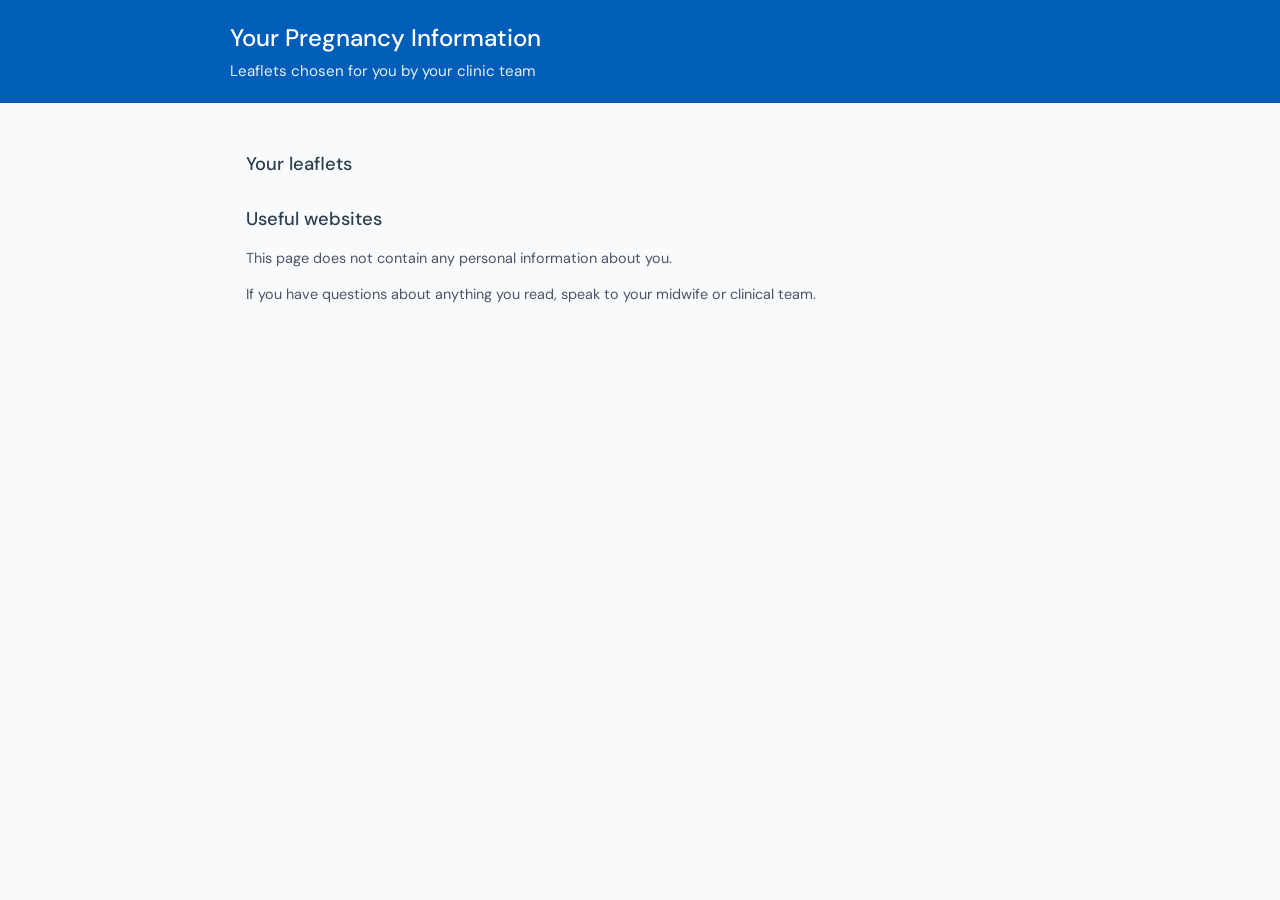
==== index.html @ 5f358c0d "Add files via upload" ====
<!doctype html>
<html lang="en">
<head>
  <meta charset="utf-8">
  <meta name="viewport" content="width=device-width, initial-scale=1">
  <meta name="robots" content="noindex, nofollow">
  <title>Your Pregnancy Information</title>
  <link rel="stylesheet" href="style.css?v=3">
  <link rel="apple-touch-icon" href="home-icon.png">
  <link rel="icon" type="image/png" href="home-icon.png">
  <meta name="apple-mobile-web-app-title" content="My leaflets">
</head>
<body>
  <header>
    <div class="inner"><div>
    <h1 id="site-name">Your Pregnancy Information</h1>
    <p>Leaflets chosen for you by your clinic team</p>
    </div><img class="logo" id="logo" alt="" hidden></div>
  </header>

  <main>
    <section id="chosen">
      <h2>Your leaflets</h2>
      <div id="leaflet-list"></div>
    </section>

    <section id="save" class="card save" hidden>
      <h2>Keep these leaflets</h2>
      <p id="save-steps"></p>
      <button type="button" id="share">Send this page to myself</button>
      <p class="note" id="share-done" hidden>Link copied. Paste it into a text or email to yourself.</p>
    </section>

    <section class="featured">
      <h2>Useful websites</h2>
      <div id="featured-list"></div>
    </section>

    <p class="note">
      This page does not contain any personal information about you.
    </p>
    <p class="note">
      If you have questions about anything you read, speak to your midwife or clinical team.
    </p>
  </main>

  <script src="leaflets.js"></script>
  <script>
    const cfg = window.LEAFLET_CONFIG;
    if (cfg.logo) { const lg = document.getElementById('logo'); lg.src = cfg.logo; lg.alt = 'Logo'; lg.hidden = false; }
    document.getElementById('site-name').textContent = cfg.siteName;
    document.title = cfg.siteName;

    const byId = Object.fromEntries(cfg.leaflets.map(l => [l.id, l]));
    const SAVE_KEY = 'my-leaflets';
    let ids = (new URLSearchParams(location.search).get('l') || '')
      .split(',').map(s => s.trim()).filter(id => byId[id]);

    // Remember the leaflets on this phone, so opening the site again shows them even without the full link
    if (ids.length) {
      try { localStorage.setItem(SAVE_KEY, ids.join(',')); } catch (e) {}
    } else {
      try {
        const saved = (localStorage.getItem(SAVE_KEY) || '').split(',').filter(id => byId[id]);
        if (saved.length) {
          ids = saved;
          history.replaceState(null, '', '?l=' + ids.join(','));
        }
      } catch (e) {}
    }

    const list = document.getElementById('leaflet-list');

    function card(href, title, meta, desc) {
      const a = document.createElement('a');
      a.className = 'card';
      a.href = href;
      a.target = '_blank';
      a.rel = 'noopener';
      const t = document.createElement('div');
      t.className = 'title';
      t.textContent = title;
      a.appendChild(t);
      if (desc) {
        const d = document.createElement('div');
        d.textContent = desc;
        a.appendChild(d);
      }
      if (meta) {
        const m = document.createElement('div');
        m.className = 'meta';
        m.textContent = meta;
        a.appendChild(m);
      }
      return a;
    }

    if (ids.length === 0) {
      list.innerHTML = '<p class="note">No leaflets were selected. Please ask your clinic team to scan the code again, or use the websites below.</p>';
    } else {
      // Keep the category order from the config
      const ordered = [...new Set(ids)].sort((a, b) =>
        cfg.categories.indexOf(byId[a].category) - cfg.categories.indexOf(byId[b].category));
      ordered.forEach(id => {
        const l = byId[id];
        const kind = l.file ? 'PDF' : 'Web page';
        list.appendChild(card(l.file || l.url, l.title, `${l.source} · ${kind}`, l.desc));
      });
    }

    // "Keep these leaflets" box with steps for the patient's own phone
    if (ids.length) {
      const ua = navigator.userAgent;
      const isIOS = /iPhone|iPad|iPod/.test(ua) || (navigator.platform === 'MacIntel' && navigator.maxTouchPoints > 1);
      const isAndroid = /Android/.test(ua);
      const steps = document.getElementById('save-steps');
      const isMac = /Mac/.test(navigator.platform || ua);
      if (isIOS) {
        steps.innerHTML = 'To keep this page, tap the <strong>three dots</strong> (•••) and choose <strong>Add Bookmark</strong>.';
      } else if (isAndroid) {
        steps.innerHTML = 'To keep this page, tap the <strong>three dots</strong> (⋮) at the top right, then tap the <strong>star</strong>.';
      } else {
        steps.innerHTML = 'To keep this page, press <strong>' + (isMac ? '⌘ + D' : 'Ctrl + D') + '</strong> to bookmark it.';
      }
      document.getElementById('save').hidden = false;
      document.getElementById('share').addEventListener('click', async () => {
        const url = location.href;
        if (navigator.share) {
          try { await navigator.share({ title: 'My pregnancy leaflets', text: 'Leaflets from my NHS Lothian clinic appointment', url }); return; }
          catch (e) { if (e.name === 'AbortError') return; }
        }
        try { await navigator.clipboard.writeText(url); document.getElementById('share-done').hidden = false; }
        catch (e) { window.prompt('Copy this link and send it to yourself:', url); }
      });
    }

    const featured = document.getElementById('featured-list');
    cfg.featured.forEach(f => featured.appendChild(card(f.url, f.title, f.description)));
  </script>
</body>
</html>
---- style.css ----
@import url("https://fonts.googleapis.com/css2?family=DM+Sans:wght@400;500&display=swap");
:root {
  --bg: #F8FAFB;
  --card: #ffffff;
  --text: #2C3E50;
  --muted: #4A5568;
  --line: #D8DDE0;
  --accent: #005EB8;
  --accent-soft: #EBF4FB;
  --good: #1e7a4f;
  --radius: 4px;
  --header: #005EB8;
  --on-accent: #ffffff;
  --src-a: #005EB8; --src-a-bg: #D5E8F5;
  --src-b: #6a3d8a; --src-b-bg: #f0e8f6;
}
@media (prefers-color-scheme: dark) {
  :root:not([data-theme="light"]) {
    --bg: #111a22; --card: #1a2530; --text: #e4ebf1; --muted: #9aabba;
    --line: #2c3a47; --accent: #6fb0dc; --accent-soft: #1d3345; --header: #00427F; --on-accent: #0d1a24; --src-a: #9ccbeb; --src-a-bg: #1d3345; --src-b: #d3b3ea; --src-b-bg: #33254a; color-scheme: dark;
  }
}
:root[data-theme="dark"] {
  --bg: #111a22; --card: #1a2530; --text: #e4ebf1; --muted: #9aabba;
  --line: #2c3a47; --accent: #6fb0dc; --accent-soft: #1d3345; --header: #00427F; --on-accent: #0d1a24; --src-a: #9ccbeb; --src-a-bg: #1d3345; --src-b: #d3b3ea; --src-b-bg: #33254a; color-scheme: dark;
}

* { box-sizing: border-box; }

body {
  margin: 0;
  font-family: "DM Sans", -apple-system, BlinkMacSystemFont, "Segoe UI", Roboto, Arial, sans-serif;
  background: var(--bg);
  color: var(--text);
  line-height: 1.5;
  font-size: 17px;
}

header {
  background: var(--header);
  color: #fff;
  padding: 20px 16px;
}
header .inner { max-width: 820px; margin: 0 auto; display: flex; align-items: center; gap: 16px; }
header .inner > div { flex: 1; min-width: 0; }
header .logo { height: 64px; width: auto; background: #fff; padding: 6px 10px; border-radius: 4px; flex-shrink: 0; }
header h1 { margin: 0; font-size: 1.5rem; font-weight: 500; }
header p { margin: 4px 0 0; opacity: .9; font-size: .95rem; }

main { max-width: 820px; margin: 0 auto; padding: 20px 16px 60px; }

h2 { font-size: 1.15rem; font-weight: 500; margin: 28px 0 10px; }

.card {
  background: var(--card);
  border: 1px solid var(--line);
  border-radius: var(--radius);
  padding: 16px;
  margin-bottom: 12px;
}

a.card { display: block; color: inherit; text-decoration: none; }
a.card:hover, a.card:focus { border-color: var(--accent); outline: none; }
.card .title { font-weight: 500; color: var(--accent); }
.card .meta { color: var(--muted); font-size: .9rem; }

.save { display: grid; gap: 10px; margin-top: 8px; background: var(--accent-soft); border-color: transparent; }
.save h2 { margin: 0; }
.save p { margin: 0; }
.save button { justify-self: start; }
.featured a.card { background: var(--accent-soft); border-color: transparent; }

.note { color: var(--muted); font-size: .9rem; }

button {
  font: inherit;
  border-radius: 4px;
  border: 1px solid var(--accent);
  background: var(--accent);
  color: var(--on-accent);
  padding: 10px 16px;
  cursor: pointer;
}
button.secondary { background: var(--card); color: var(--accent); }
button:disabled { opacity: .4; cursor: default; }

/* Clinic page */
[hidden] { display: none !important; }
.lock { max-width: 420px; margin: 40px auto; display: grid; gap: 12px; }
.lock h2 { margin: 0; }
.lock .note { margin: 0; }
.lock input {
  font: inherit; padding: 10px 12px; border: 1px solid var(--line); border-radius: 4px;
  background: var(--card); color: var(--text);
}
.pw-wrap { position: relative; display: grid; min-width: 0; }
.pw-wrap input { width: 100%; min-width: 0; padding-right: 76px; }
.pw-toggle {
  position: absolute; top: 50%; right: 6px; transform: translateY(-50%);
  padding: 5px 12px; font-size: .9rem; background: var(--card); color: var(--accent);
  border: 1px solid var(--line);
}
.pw-toggle:hover { border-color: var(--accent); }
.error { margin: 0; color: #b3261e; font-size: .9rem; }
.toolbar { display: flex; gap: 8px; flex-wrap: wrap; align-items: center; margin-bottom: 12px; }
.toolbar input[type=search] {
  flex: 1 1 220px; font: inherit; padding: 10px 12px;
  border: 1px solid var(--line); border-radius: 4px;
  background: var(--card); color: var(--text);
}
.bundles { display: flex; gap: 8px; flex-wrap: wrap; }
.bundles button { padding: 6px 12px; font-size: .9rem; }

.leaflet-row {
  display: flex; gap: 12px; align-items: flex-start;
  padding: 10px 4px; border-bottom: 1px solid var(--line); cursor: pointer;
}
.leaflet-row:last-child { border-bottom: none; }
.leaflet-row .text { flex: 1; min-width: 0; }
.badge {
  flex-shrink: 0; align-self: center; font-size: .78rem; font-weight: 500; letter-spacing: .02em;
  padding: 4px 10px; border-radius: 999px; white-space: nowrap;
}
.badge.a { color: var(--src-a); background: var(--src-a-bg); }
.badge.b { color: var(--src-b); background: var(--src-b-bg); }
.badge img { height: 40px; width: auto; display: block; }
.badge.has-logo { background: #fff; padding: 3px 6px; border-radius: 4px; }
.leaflet-row input { width: 20px; height: 20px; margin-top: 3px; flex-shrink: 0; }

.sticky {
  position: sticky; bottom: 0; background: var(--card);
  border-top: 1px solid var(--line); padding: 12px 16px;
  display: flex; justify-content: space-between; align-items: center; gap: 12px;
  margin: 0 -16px;
}

.result { text-align: center; }
#qr { display: inline-block; padding: 12px; background: #fff; margin: 12px 0; }
#qr img, #qr canvas, #qr svg { display: block; }
.link-box {
  word-break: break-all; font-family: monospace; font-size: .85rem;
  background: var(--bg); padding: 8px; border-radius: 4px;
}

@media print {
  header, .toolbar, .sticky, #picker, .no-print { display: none !important; }
  body { background: #fff; }
  .card { border: none; }
}

.back-link, .back-link:visited {
  display: inline-flex; align-items: center; gap: 4px; margin-bottom: 6px;
  color: #fff; opacity: .85; text-decoration: none; font-size: .9rem; font-weight: 500;
}
.back-link:hover { opacity: 1; text-decoration: underline; }
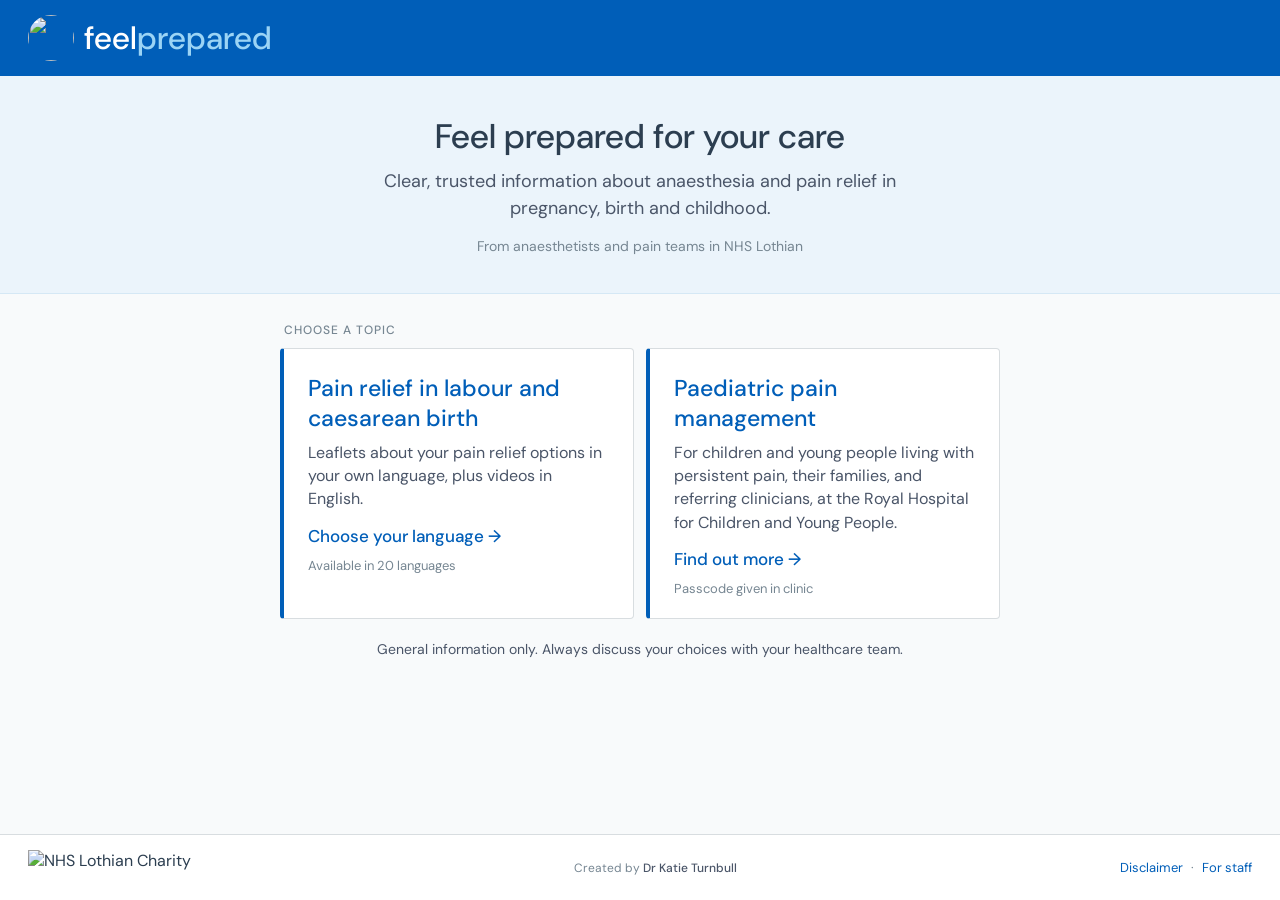
==== commit 70784ccc: "Add files via upload" ====
--- a/index.html
+++ b/index.html
@@ -1,141 +1,141 @@
-<!doctype html>
+<!DOCTYPE html>
 <html lang="en">
 <head>
-  <meta charset="utf-8">
-  <meta name="viewport" content="width=device-width, initial-scale=1">
-  <meta name="robots" content="noindex, nofollow">
-  <title>Your Pregnancy Information</title>
-  <link rel="stylesheet" href="style.css?v=3">
-  <link rel="apple-touch-icon" href="home-icon.png">
-  <link rel="icon" type="image/png" href="home-icon.png">
-  <meta name="apple-mobile-web-app-title" content="My leaflets">
+  <meta charset="UTF-8">
+  <meta name="viewport" content="width=device-width, initial-scale=1.0">
+  <title>Feel Prepared — Information About Anaesthesia and Pain</title>
+  <meta name="description" content="Clear, trusted information about anaesthesia and pain, from NHS Lothian teams.">
+  <link rel="icon" href="favicon.ico">
+  <link rel="icon" type="image/png" sizes="32x32" href="favicon-32.png">
+  <link rel="icon" type="image/png" sizes="16x16" href="favicon-16.png">
+  <link rel="apple-touch-icon" href="favicon-180.png">
+  <link rel="preconnect" href="https://fonts.googleapis.com">
+  <link rel="preconnect" href="https://fonts.gstatic.com" crossorigin>
+  <link href="https://fonts.googleapis.com/css2?family=DM+Sans:wght@300;400;500&display=swap" rel="stylesheet">
+  <style>
+    *, *::before, *::after { box-sizing: border-box; margin: 0; padding: 0; }
+    :root {
+      --nhs-blue: #005EB8;
+      --nhs-blue-soft: #4A9FD4;
+      --nhs-blue-light: #D5E8F5;
+      --nhs-blue-pale: #EBF4FB;
+      --nhs-charcoal: #2C3E50;
+      --nhs-charcoal-mid: #4A5568;
+      --nhs-grey2: #768692;
+      --nhs-grey4: #D8DDE0;
+      --nhs-grey5: #F8FAFB;
+    }
+    body { font-family: 'DM Sans', sans-serif; color: var(--nhs-charcoal); background: var(--nhs-grey5); min-height: 100vh; display: flex; flex-direction: column; }
+
+    .fp-header { display: flex; align-items: center; justify-content: space-between; padding: 0 1.75rem; background: var(--nhs-blue); height: 60px; }
+    .fp-logo { font-size: 27px; font-weight: 500; color: white; text-decoration: none; }
+    .fp-logo span { color: #9BD4F5; }
+    .fp-staff-btn {
+      font-size: 17px; color: white; opacity: 0.85;
+      border: 1px solid rgba(255,255,255,0.35); background: none; padding: 6px 14px;
+      border-radius: 4px; text-decoration: none;
+      display: inline-flex; align-items: center; gap: 6px; transition: opacity 0.15s, background 0.15s;
+    }
+    .fp-staff-btn:hover { opacity: 1; background: rgba(255,255,255,0.12); }
+
+    .fp-hero { background: var(--nhs-blue-pale); border-bottom: 1px solid var(--nhs-blue-light); padding: 2.5rem 1.75rem 2.25rem; text-align: center; }
+    .fp-hero img { width: 96px; height: 96px; margin-bottom: 1rem; border-radius: 50%; }
+    .fp-hero h1 { font-size: 34px; font-weight: 500; line-height: 1.25; margin-bottom: 0.6rem; }
+    .fp-hero p { font-size: 18px; color: var(--nhs-charcoal-mid); max-width: 520px; margin: 0 auto; line-height: 1.5; }
+
+    .fp-body { flex: 1; width: 100%; max-width: 760px; margin: 0 auto; padding: 0 1.25rem 2rem; }
+    .fp-section-label { font-size: 12px; font-weight: 500; letter-spacing: 1px; text-transform: uppercase; color: var(--nhs-grey2); padding: 1.5rem 0.25rem 0.6rem; }
+    .fp-grid { display: grid; grid-template-columns: repeat(auto-fill, minmax(280px, 1fr)); gap: 10px; }
+    .fp-card {
+      display: flex; flex-direction: column; gap: 6px; padding: 1.1rem 1.2rem;
+      border: 1px solid var(--nhs-grey4); border-left: 4px solid var(--nhs-blue); border-radius: 4px;
+      background: white; text-decoration: none; color: inherit; transition: background 0.15s, border-color 0.15s;
+    }
+    .fp-card:hover, .fp-card:focus-visible { background: var(--nhs-blue-pale); border-color: var(--nhs-blue-soft); border-left-color: var(--nhs-blue); }
+    .fp-card h2 { font-size: 20px; font-weight: 500; color: var(--nhs-blue); }
+    .fp-card p { font-size: 15px; color: var(--nhs-charcoal-mid); line-height: 1.45; }
+    .fp-card .fp-tag { font-size: 13px; color: var(--nhs-grey2); margin-top: 2px; }
+
+    .fp-footer { background: white; border-top: 1px solid var(--nhs-grey4); padding: 0.9rem 1.75rem; display: flex; align-items: center; justify-content: space-between; gap: 12px; flex-wrap: wrap; }
+    .fp-footer img { height: 36px; width: auto; display: block; }
+    .fp-footer-credit { font-size: 12px; color: var(--nhs-grey2); }
+    .fp-footer-credit strong { color: var(--nhs-charcoal-mid); font-weight: 500; }
+
+    @media (max-width: 600px) {
+      .fp-hero h1 { font-size: 28px; }
+      .fp-hero p { font-size: 16px; }
+      .fp-footer { flex-direction: column; justify-content: center; text-align: center; }
+    }
+
+    /* Header logo, matching the labour section */
+    .fp-header { height: 76px; }
+    .fp-logo { display: inline-flex; align-items: center; gap: 10px; font-size: 32px; }
+    .fp-logo img { height: 46px; width: 46px; border-radius: 50%; display: block; }
+    .fp-logo .fp-logo-text { color: white; }
+    .fp-logo .fp-logo-text span { color: #9BD4F5; }
+    @media (max-width: 600px) {
+      .fp-header { padding: 0 0.85rem; height: 64px; }
+      .fp-logo { font-size: 21px; gap: 6px; }
+      .fp-logo img { height: 30px; width: 30px; }
+      .fp-staff-btn { font-size: 12px; padding: 5px 9px; gap: 4px; white-space: nowrap; }
+    }
+
+    /* Single featured topic, footer links, general information line */
+    .fp-from { font-size: 14px !important; color: var(--nhs-grey2) !important; margin-top: 0.9rem !important; }
+    .fp-grid-single { grid-template-columns: 1fr; max-width: 560px; margin: 1.75rem auto 0; }
+    .fp-card-main { padding: 1.5rem 1.5rem 1.35rem; gap: 8px; }
+    .fp-card-main h2 { font-size: 23px; }
+    .fp-card-main p { font-size: 16px; }
+    .fp-cta { font-size: 17px; font-weight: 500; color: var(--nhs-blue); margin-top: 6px; }
+    .fp-card-main:hover .fp-cta { text-decoration: underline; }
+    .fp-general { max-width: 560px; margin: 1.25rem auto 0; padding: 0 0.5rem; text-align: center; font-size: 14px; line-height: 1.5; color: var(--nhs-charcoal-mid); }
+    .fp-footer-links { display: flex; gap: 8px; align-items: center; font-size: 13px; color: var(--nhs-grey2); }
+    .fp-footer-links a { color: var(--nhs-blue); text-decoration: none; }
+    .fp-footer-links a:hover { text-decoration: underline; }
+    .fp-grid-two { grid-template-columns: 1fr 1fr; max-width: 760px; margin: 0 auto; gap: 12px; }
+    .fp-label-two { max-width: 760px; margin: 0 auto; padding-top: 1.75rem; }
+    @media (max-width: 640px) { .fp-grid-two { grid-template-columns: 1fr; } }
+  </style>
 </head>
 <body>
-  <header>
-    <div class="inner"><div>
-    <h1 id="site-name">Your Pregnancy Information</h1>
-    <p>Leaflets chosen for you by your clinic team</p>
-    </div><img class="logo" id="logo" alt="" hidden></div>
+  <header class="fp-header">
+    <a href="./" class="fp-logo"><img src="site-logo.png" alt=""><span class="fp-logo-text">feel<span>prepared</span></span></a>
   </header>
 
-  <main>
-    <section id="chosen">
-      <h2>Your leaflets</h2>
-      <div id="leaflet-list"></div>
-    </section>
+  <section class="fp-hero">
+    <h1>Feel prepared for your care</h1>
+    <p>Clear, trusted information about anaesthesia and pain relief in pregnancy, birth and childhood.</p>
+    <p class="fp-from">From anaesthetists and pain teams in NHS Lothian</p>
+  </section>
 
-    <section id="save" class="card save" hidden>
-      <h2>Keep these leaflets</h2>
-      <p id="save-steps"></p>
-      <button type="button" id="share">Send this page to myself</button>
-      <p class="note" id="share-done" hidden>Link copied. Paste it into a text or email to yourself.</p>
-    </section>
-
-    <section class="featured">
-      <h2>Useful websites</h2>
-      <div id="featured-list"></div>
-    </section>
-
-    <p class="note">
-      This page does not contain any personal information about you.
-    </p>
-    <p class="note">
-      If you have questions about anything you read, speak to your midwife or clinical team.
-    </p>
+  <main class="fp-body">
+    <p class="fp-section-label fp-label-two">Choose a topic</p>
+    <div class="fp-grid fp-grid-two">
+      <!-- To add a new section, copy one of these cards and change the link, title and text. -->
+      <a class="fp-card fp-card-main" href="labour/">
+        <h2>Pain relief in labour and caesarean birth</h2>
+        <p>Leaflets about your pain relief options in your own language, plus videos in English.</p>
+        <span class="fp-cta">Choose your language <span aria-hidden="true">&rarr;</span></span>
+        <span class="fp-tag">Available in 20 languages</span>
+      </a>
+      <a class="fp-card fp-card-main" href="Paediatric-Chronic-Pain/">
+        <h2>Paediatric pain management</h2>
+        <p>For children and young people living with persistent pain, their families, and referring clinicians, at the Royal Hospital for Children and Young People.</p>
+        <span class="fp-cta">Find out more <span aria-hidden="true">&rarr;</span></span>
+        <span class="fp-tag">Passcode given in clinic</span>
+      </a>
+    </div>
+    <p class="fp-general">General information only. Always discuss your choices with your healthcare team.</p>
   </main>
 
-  <script src="leaflets.js"></script>
-  <script>
-    const cfg = window.LEAFLET_CONFIG;
-    if (cfg.logo) { const lg = document.getElementById('logo'); lg.src = cfg.logo; lg.alt = 'Logo'; lg.hidden = false; }
-    document.getElementById('site-name').textContent = cfg.siteName;
-    document.title = cfg.siteName;
-
-    const byId = Object.fromEntries(cfg.leaflets.map(l => [l.id, l]));
-    const SAVE_KEY = 'my-leaflets';
-    let ids = (new URLSearchParams(location.search).get('l') || '')
-      .split(',').map(s => s.trim()).filter(id => byId[id]);
-
-    // Remember the leaflets on this phone, so opening the site again shows them even without the full link
-    if (ids.length) {
-      try { localStorage.setItem(SAVE_KEY, ids.join(',')); } catch (e) {}
-    } else {
-      try {
-        const saved = (localStorage.getItem(SAVE_KEY) || '').split(',').filter(id => byId[id]);
-        if (saved.length) {
-          ids = saved;
-          history.replaceState(null, '', '?l=' + ids.join(','));
-        }
-      } catch (e) {}
-    }
-
-    const list = document.getElementById('leaflet-list');
-
-    function card(href, title, meta, desc) {
-      const a = document.createElement('a');
-      a.className = 'card';
-      a.href = href;
-      a.target = '_blank';
-      a.rel = 'noopener';
-      const t = document.createElement('div');
-      t.className = 'title';
-      t.textContent = title;
-      a.appendChild(t);
-      if (desc) {
-        const d = document.createElement('div');
-        d.textContent = desc;
-        a.appendChild(d);
-      }
-      if (meta) {
-        const m = document.createElement('div');
-        m.className = 'meta';
-        m.textContent = meta;
-        a.appendChild(m);
-      }
-      return a;
-    }
-
-    if (ids.length === 0) {
-      list.innerHTML = '<p class="note">No leaflets were selected. Please ask your clinic team to scan the code again, or use the websites below.</p>';
-    } else {
-      // Keep the category order from the config
-      const ordered = [...new Set(ids)].sort((a, b) =>
-        cfg.categories.indexOf(byId[a].category) - cfg.categories.indexOf(byId[b].category));
-      ordered.forEach(id => {
-        const l = byId[id];
-        const kind = l.file ? 'PDF' : 'Web page';
-        list.appendChild(card(l.file || l.url, l.title, `${l.source} · ${kind}`, l.desc));
-      });
-    }
-
-    // "Keep these leaflets" box with steps for the patient's own phone
-    if (ids.length) {
-      const ua = navigator.userAgent;
-      const isIOS = /iPhone|iPad|iPod/.test(ua) || (navigator.platform === 'MacIntel' && navigator.maxTouchPoints > 1);
-      const isAndroid = /Android/.test(ua);
-      const steps = document.getElementById('save-steps');
-      const isMac = /Mac/.test(navigator.platform || ua);
-      if (isIOS) {
-        steps.innerHTML = 'To keep this page, tap the <strong>three dots</strong> (•••) and choose <strong>Add Bookmark</strong>.';
-      } else if (isAndroid) {
-        steps.innerHTML = 'To keep this page, tap the <strong>three dots</strong> (⋮) at the top right, then tap the <strong>star</strong>.';
-      } else {
-        steps.innerHTML = 'To keep this page, press <strong>' + (isMac ? '⌘ + D' : 'Ctrl + D') + '</strong> to bookmark it.';
-      }
-      document.getElementById('save').hidden = false;
-      document.getElementById('share').addEventListener('click', async () => {
-        const url = location.href;
-        if (navigator.share) {
-          try { await navigator.share({ title: 'My pregnancy leaflets', text: 'Leaflets from my NHS Lothian clinic appointment', url }); return; }
-          catch (e) { if (e.name === 'AbortError') return; }
-        }
-        try { await navigator.clipboard.writeText(url); document.getElementById('share-done').hidden = false; }
-        catch (e) { window.prompt('Copy this link and send it to yourself:', url); }
-      });
-    }
-
-    const featured = document.getElementById('featured-list');
-    cfg.featured.forEach(f => featured.appendChild(card(f.url, f.title, f.description)));
-  </script>
+  <footer class="fp-footer">
+    <img src="nhs-lothian-charity-logo.png" alt="NHS Lothian Charity">
+    <span class="fp-footer-credit">Created by <strong>Dr Katie Turnbull</strong></span>
+    <nav class="fp-footer-links" aria-label="Footer">
+      <a href="disclaimer.html">Disclaimer</a>
+      <span aria-hidden="true">·</span>
+      <a href="https://maternity.feelprepared.co.uk/clinic.html">For staff</a>
+    </nav>
+  </footer>
 </body>
 </html>
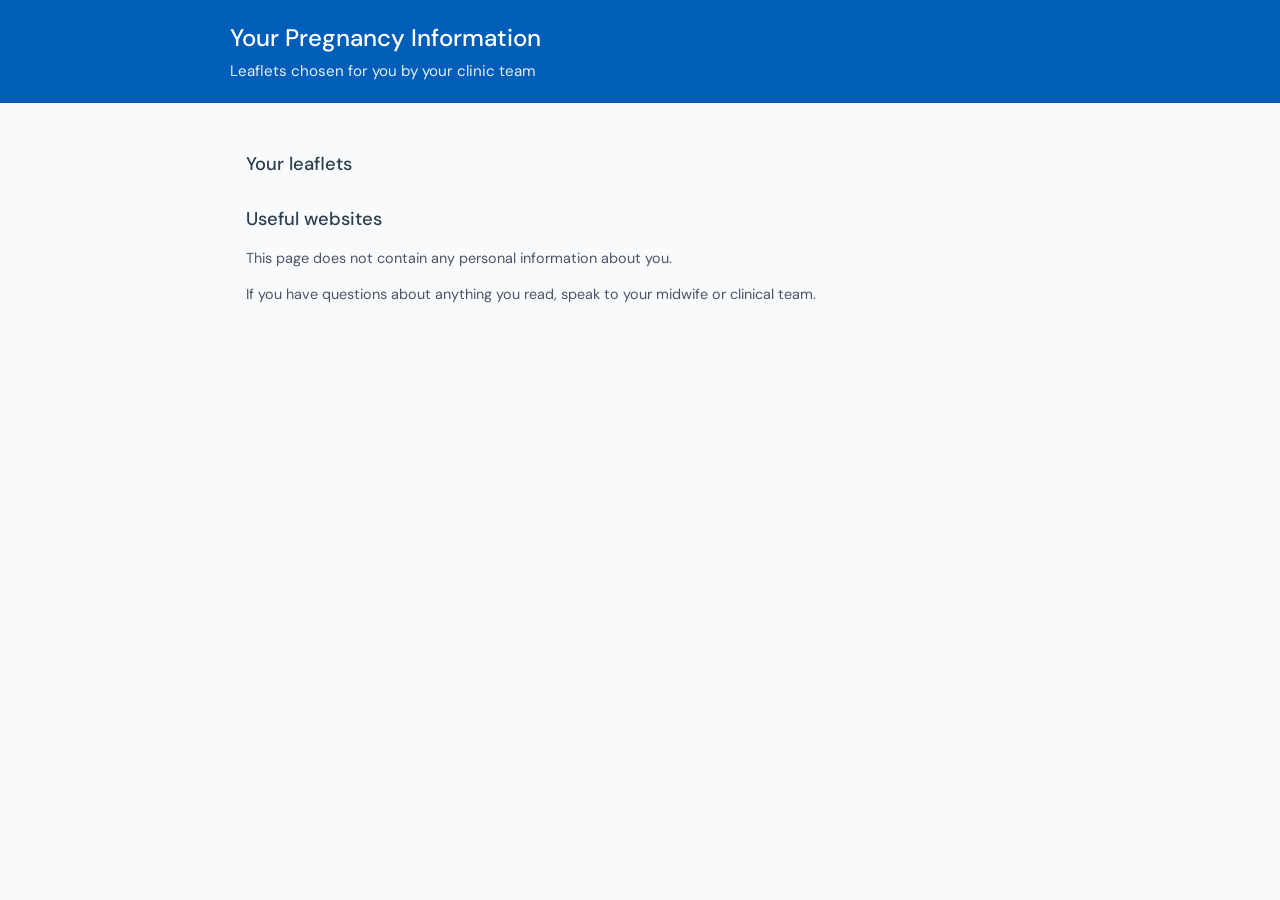
==== commit 6557e740: "Add files via upload" ====
--- a/index.html
+++ b/index.html
@@ -1,141 +1,141 @@
-<!DOCTYPE html>
+<!doctype html>
 <html lang="en">
 <head>
-  <meta charset="UTF-8">
-  <meta name="viewport" content="width=device-width, initial-scale=1.0">
-  <title>Feel Prepared — Information About Anaesthesia and Pain</title>
-  <meta name="description" content="Clear, trusted information about anaesthesia and pain, from NHS Lothian teams.">
-  <link rel="icon" href="favicon.ico">
-  <link rel="icon" type="image/png" sizes="32x32" href="favicon-32.png">
-  <link rel="icon" type="image/png" sizes="16x16" href="favicon-16.png">
-  <link rel="apple-touch-icon" href="favicon-180.png">
-  <link rel="preconnect" href="https://fonts.googleapis.com">
-  <link rel="preconnect" href="https://fonts.gstatic.com" crossorigin>
-  <link href="https://fonts.googleapis.com/css2?family=DM+Sans:wght@300;400;500&display=swap" rel="stylesheet">
-  <style>
-    *, *::before, *::after { box-sizing: border-box; margin: 0; padding: 0; }
-    :root {
-      --nhs-blue: #005EB8;
-      --nhs-blue-soft: #4A9FD4;
-      --nhs-blue-light: #D5E8F5;
-      --nhs-blue-pale: #EBF4FB;
-      --nhs-charcoal: #2C3E50;
-      --nhs-charcoal-mid: #4A5568;
-      --nhs-grey2: #768692;
-      --nhs-grey4: #D8DDE0;
-      --nhs-grey5: #F8FAFB;
-    }
-    body { font-family: 'DM Sans', sans-serif; color: var(--nhs-charcoal); background: var(--nhs-grey5); min-height: 100vh; display: flex; flex-direction: column; }
+  <meta charset="utf-8">
+  <meta name="viewport" content="width=device-width, initial-scale=1">
+  <meta name="robots" content="noindex, nofollow">
+  <title>Your Pregnancy Information</title>
+  <link rel="stylesheet" href="style.css?v=3">
+  <link rel="apple-touch-icon" href="home-icon.png">
+  <link rel="icon" type="image/png" href="home-icon.png">
+  <meta name="apple-mobile-web-app-title" content="My leaflets">
+</head>
+<body>
+  <header>
+    <div class="inner"><div>
+    <h1 id="site-name">Your Pregnancy Information</h1>
+    <p>Leaflets chosen for you by your clinic team</p>
+    </div><img class="logo" id="logo" alt="" hidden></div>
+  </header>
 
-    .fp-header { display: flex; align-items: center; justify-content: space-between; padding: 0 1.75rem; background: var(--nhs-blue); height: 60px; }
-    .fp-logo { font-size: 27px; font-weight: 500; color: white; text-decoration: none; }
-    .fp-logo span { color: #9BD4F5; }
-    .fp-staff-btn {
-      font-size: 17px; color: white; opacity: 0.85;
-      border: 1px solid rgba(255,255,255,0.35); background: none; padding: 6px 14px;
-      border-radius: 4px; text-decoration: none;
-      display: inline-flex; align-items: center; gap: 6px; transition: opacity 0.15s, background 0.15s;
-    }
-    .fp-staff-btn:hover { opacity: 1; background: rgba(255,255,255,0.12); }
+  <main>
+    <section id="chosen">
+      <h2>Your leaflets</h2>
+      <div id="leaflet-list"></div>
+    </section>
 
-    .fp-hero { background: var(--nhs-blue-pale); border-bottom: 1px solid var(--nhs-blue-light); padding: 2.5rem 1.75rem 2.25rem; text-align: center; }
-    .fp-hero img { width: 96px; height: 96px; margin-bottom: 1rem; border-radius: 50%; }
-    .fp-hero h1 { font-size: 34px; font-weight: 500; line-height: 1.25; margin-bottom: 0.6rem; }
-    .fp-hero p { font-size: 18px; color: var(--nhs-charcoal-mid); max-width: 520px; margin: 0 auto; line-height: 1.5; }
+    <section id="save" class="card save" hidden>
+      <h2>Keep these leaflets</h2>
+      <p id="save-steps"></p>
+      <button type="button" id="share">Send this page to myself</button>
+      <p class="note" id="share-done" hidden>Link copied. Paste it into a text or email to yourself.</p>
+    </section>
 
-    .fp-body { flex: 1; width: 100%; max-width: 760px; margin: 0 auto; padding: 0 1.25rem 2rem; }
-    .fp-section-label { font-size: 12px; font-weight: 500; letter-spacing: 1px; text-transform: uppercase; color: var(--nhs-grey2); padding: 1.5rem 0.25rem 0.6rem; }
-    .fp-grid { display: grid; grid-template-columns: repeat(auto-fill, minmax(280px, 1fr)); gap: 10px; }
-    .fp-card {
-      display: flex; flex-direction: column; gap: 6px; padding: 1.1rem 1.2rem;
-      border: 1px solid var(--nhs-grey4); border-left: 4px solid var(--nhs-blue); border-radius: 4px;
-      background: white; text-decoration: none; color: inherit; transition: background 0.15s, border-color 0.15s;
-    }
-    .fp-card:hover, .fp-card:focus-visible { background: var(--nhs-blue-pale); border-color: var(--nhs-blue-soft); border-left-color: var(--nhs-blue); }
-    .fp-card h2 { font-size: 20px; font-weight: 500; color: var(--nhs-blue); }
-    .fp-card p { font-size: 15px; color: var(--nhs-charcoal-mid); line-height: 1.45; }
-    .fp-card .fp-tag { font-size: 13px; color: var(--nhs-grey2); margin-top: 2px; }
+    <section class="featured">
+      <h2>Useful websites</h2>
+      <div id="featured-list"></div>
+    </section>
 
-    .fp-footer { background: white; border-top: 1px solid var(--nhs-grey4); padding: 0.9rem 1.75rem; display: flex; align-items: center; justify-content: space-between; gap: 12px; flex-wrap: wrap; }
-    .fp-footer img { height: 36px; width: auto; display: block; }
-    .fp-footer-credit { font-size: 12px; color: var(--nhs-grey2); }
-    .fp-footer-credit strong { color: var(--nhs-charcoal-mid); font-weight: 500; }
+    <p class="note">
+      This page does not contain any personal information about you.
+    </p>
+    <p class="note">
+      If you have questions about anything you read, speak to your midwife or clinical team.
+    </p>
+  </main>
 
-    @media (max-width: 600px) {
-      .fp-hero h1 { font-size: 28px; }
-      .fp-hero p { font-size: 16px; }
-      .fp-footer { flex-direction: column; justify-content: center; text-align: center; }
+  <script src="leaflets.js"></script>
+  <script>
+    const cfg = window.LEAFLET_CONFIG;
+    if (cfg.logo) { const lg = document.getElementById('logo'); lg.src = cfg.logo; lg.alt = 'Logo'; lg.hidden = false; }
+    document.getElementById('site-name').textContent = cfg.siteName;
+    document.title = cfg.siteName;
+
+    const byId = Object.fromEntries(cfg.leaflets.map(l => [l.id, l]));
+    const SAVE_KEY = 'my-leaflets';
+    let ids = (new URLSearchParams(location.search).get('l') || '')
+      .split(',').map(s => s.trim()).filter(id => byId[id]);
+
+    // Remember the leaflets on this phone, so opening the site again shows them even without the full link
+    if (ids.length) {
+      try { localStorage.setItem(SAVE_KEY, ids.join(',')); } catch (e) {}
+    } else {
+      try {
+        const saved = (localStorage.getItem(SAVE_KEY) || '').split(',').filter(id => byId[id]);
+        if (saved.length) {
+          ids = saved;
+          history.replaceState(null, '', '?l=' + ids.join(','));
+        }
+      } catch (e) {}
     }
 
-    /* Header logo, matching the labour section */
-    .fp-header { height: 76px; }
-    .fp-logo { display: inline-flex; align-items: center; gap: 10px; font-size: 32px; }
-    .fp-logo img { height: 46px; width: 46px; border-radius: 50%; display: block; }
-    .fp-logo .fp-logo-text { color: white; }
-    .fp-logo .fp-logo-text span { color: #9BD4F5; }
-    @media (max-width: 600px) {
-      .fp-header { padding: 0 0.85rem; height: 64px; }
-      .fp-logo { font-size: 21px; gap: 6px; }
-      .fp-logo img { height: 30px; width: 30px; }
-      .fp-staff-btn { font-size: 12px; padding: 5px 9px; gap: 4px; white-space: nowrap; }
+    const list = document.getElementById('leaflet-list');
+
+    function card(href, title, meta, desc) {
+      const a = document.createElement('a');
+      a.className = 'card';
+      a.href = href;
+      a.target = '_blank';
+      a.rel = 'noopener';
+      const t = document.createElement('div');
+      t.className = 'title';
+      t.textContent = title;
+      a.appendChild(t);
+      if (desc) {
+        const d = document.createElement('div');
+        d.textContent = desc;
+        a.appendChild(d);
+      }
+      if (meta) {
+        const m = document.createElement('div');
+        m.className = 'meta';
+        m.textContent = meta;
+        a.appendChild(m);
+      }
+      return a;
     }
 
-    /* Single featured topic, footer links, general information line */
-    .fp-from { font-size: 14px !important; color: var(--nhs-grey2) !important; margin-top: 0.9rem !important; }
-    .fp-grid-single { grid-template-columns: 1fr; max-width: 560px; margin: 1.75rem auto 0; }
-    .fp-card-main { padding: 1.5rem 1.5rem 1.35rem; gap: 8px; }
-    .fp-card-main h2 { font-size: 23px; }
-    .fp-card-main p { font-size: 16px; }
-    .fp-cta { font-size: 17px; font-weight: 500; color: var(--nhs-blue); margin-top: 6px; }
-    .fp-card-main:hover .fp-cta { text-decoration: underline; }
-    .fp-general { max-width: 560px; margin: 1.25rem auto 0; padding: 0 0.5rem; text-align: center; font-size: 14px; line-height: 1.5; color: var(--nhs-charcoal-mid); }
-    .fp-footer-links { display: flex; gap: 8px; align-items: center; font-size: 13px; color: var(--nhs-grey2); }
-    .fp-footer-links a { color: var(--nhs-blue); text-decoration: none; }
-    .fp-footer-links a:hover { text-decoration: underline; }
-    .fp-grid-two { grid-template-columns: 1fr 1fr; max-width: 760px; margin: 0 auto; gap: 12px; }
-    .fp-label-two { max-width: 760px; margin: 0 auto; padding-top: 1.75rem; }
-    @media (max-width: 640px) { .fp-grid-two { grid-template-columns: 1fr; } }
-  </style>
-</head>
-<body>
-  <header class="fp-header">
-    <a href="./" class="fp-logo"><img src="site-logo.png" alt=""><span class="fp-logo-text">feel<span>prepared</span></span></a>
-  </header>
+    if (ids.length === 0) {
+      list.innerHTML = '<p class="note">No leaflets were selected. Please ask your clinic team to scan the code again, or use the websites below.</p>';
+    } else {
+      // Keep the category order from the config
+      const ordered = [...new Set(ids)].sort((a, b) =>
+        cfg.categories.indexOf(byId[a].category) - cfg.categories.indexOf(byId[b].category));
+      ordered.forEach(id => {
+        const l = byId[id];
+        const kind = l.file ? 'PDF' : 'Web page';
+        list.appendChild(card(l.file || l.url, l.title, `${l.source} · ${kind}`, l.desc));
+      });
+    }
 
-  <section class="fp-hero">
-    <h1>Feel prepared for your care</h1>
-    <p>Clear, trusted information about anaesthesia and pain relief in pregnancy, birth and childhood.</p>
-    <p class="fp-from">From anaesthetists and pain teams in NHS Lothian</p>
-  </section>
+    // "Keep these leaflets" box with steps for the patient's own phone
+    if (ids.length) {
+      const ua = navigator.userAgent;
+      const isIOS = /iPhone|iPad|iPod/.test(ua) || (navigator.platform === 'MacIntel' && navigator.maxTouchPoints > 1);
+      const isAndroid = /Android/.test(ua);
+      const steps = document.getElementById('save-steps');
+      const isMac = /Mac/.test(navigator.platform || ua);
+      if (isIOS) {
+        steps.innerHTML = 'To keep this page, tap the <strong>three dots</strong> (•••) and choose <strong>Add Bookmark</strong>.';
+      } else if (isAndroid) {
+        steps.innerHTML = 'To keep this page, tap the <strong>three dots</strong> (⋮) at the top right, then tap the <strong>star</strong>.';
+      } else {
+        steps.innerHTML = 'To keep this page, press <strong>' + (isMac ? '⌘ + D' : 'Ctrl + D') + '</strong> to bookmark it.';
+      }
+      document.getElementById('save').hidden = false;
+      document.getElementById('share').addEventListener('click', async () => {
+        const url = location.href;
+        if (navigator.share) {
+          try { await navigator.share({ title: 'My pregnancy leaflets', text: 'Leaflets from my NHS Lothian clinic appointment', url }); return; }
+          catch (e) { if (e.name === 'AbortError') return; }
+        }
+        try { await navigator.clipboard.writeText(url); document.getElementById('share-done').hidden = false; }
+        catch (e) { window.prompt('Copy this link and send it to yourself:', url); }
+      });
+    }
 
-  <main class="fp-body">
-    <p class="fp-section-label fp-label-two">Choose a topic</p>
-    <div class="fp-grid fp-grid-two">
-      <!-- To add a new section, copy one of these cards and change the link, title and text. -->
-      <a class="fp-card fp-card-main" href="labour/">
-        <h2>Pain relief in labour and caesarean birth</h2>
-        <p>Leaflets about your pain relief options in your own language, plus videos in English.</p>
-        <span class="fp-cta">Choose your language <span aria-hidden="true">&rarr;</span></span>
-        <span class="fp-tag">Available in 20 languages</span>
-      </a>
-      <a class="fp-card fp-card-main" href="Paediatric-Chronic-Pain/">
-        <h2>Paediatric pain management</h2>
-        <p>For children and young people living with persistent pain, their families, and referring clinicians, at the Royal Hospital for Children and Young People.</p>
-        <span class="fp-cta">Find out more <span aria-hidden="true">&rarr;</span></span>
-        <span class="fp-tag">Passcode given in clinic</span>
-      </a>
-    </div>
-    <p class="fp-general">General information only. Always discuss your choices with your healthcare team.</p>
-  </main>
-
-  <footer class="fp-footer">
-    <img src="nhs-lothian-charity-logo.png" alt="NHS Lothian Charity">
-    <span class="fp-footer-credit">Created by <strong>Dr Katie Turnbull</strong></span>
-    <nav class="fp-footer-links" aria-label="Footer">
-      <a href="disclaimer.html">Disclaimer</a>
-      <span aria-hidden="true">·</span>
-      <a href="https://maternity.feelprepared.co.uk/clinic.html">For staff</a>
-    </nav>
-  </footer>
+    const featured = document.getElementById('featured-list');
+    cfg.featured.forEach(f => featured.appendChild(card(f.url, f.title, f.description)));
+  </script>
 </body>
 </html>
--- a/style.css
+++ b/style.css
@@ -0,0 +1,155 @@
+@import url("https://fonts.googleapis.com/css2?family=DM+Sans:wght@400;500&display=swap");
+:root {
+  --bg: #F8FAFB;
+  --card: #ffffff;
+  --text: #2C3E50;
+  --muted: #4A5568;
+  --line: #D8DDE0;
+  --accent: #005EB8;
+  --accent-soft: #EBF4FB;
+  --good: #1e7a4f;
+  --radius: 4px;
+  --header: #005EB8;
+  --on-accent: #ffffff;
+  --src-a: #005EB8; --src-a-bg: #D5E8F5;
+  --src-b: #6a3d8a; --src-b-bg: #f0e8f6;
+}
+@media (prefers-color-scheme: dark) {
+  :root:not([data-theme="light"]) {
+    --bg: #111a22; --card: #1a2530; --text: #e4ebf1; --muted: #9aabba;
+    --line: #2c3a47; --accent: #6fb0dc; --accent-soft: #1d3345; --header: #00427F; --on-accent: #0d1a24; --src-a: #9ccbeb; --src-a-bg: #1d3345; --src-b: #d3b3ea; --src-b-bg: #33254a; color-scheme: dark;
+  }
+}
+:root[data-theme="dark"] {
+  --bg: #111a22; --card: #1a2530; --text: #e4ebf1; --muted: #9aabba;
+  --line: #2c3a47; --accent: #6fb0dc; --accent-soft: #1d3345; --header: #00427F; --on-accent: #0d1a24; --src-a: #9ccbeb; --src-a-bg: #1d3345; --src-b: #d3b3ea; --src-b-bg: #33254a; color-scheme: dark;
+}
+
+* { box-sizing: border-box; }
+
+body {
+  margin: 0;
+  font-family: "DM Sans", -apple-system, BlinkMacSystemFont, "Segoe UI", Roboto, Arial, sans-serif;
+  background: var(--bg);
+  color: var(--text);
+  line-height: 1.5;
+  font-size: 17px;
+}
+
+header {
+  background: var(--header);
+  color: #fff;
+  padding: 20px 16px;
+}
+header .inner { max-width: 820px; margin: 0 auto; display: flex; align-items: center; gap: 16px; }
+header .inner > div { flex: 1; min-width: 0; }
+header .logo { height: 64px; width: auto; background: #fff; padding: 6px 10px; border-radius: 4px; flex-shrink: 0; }
+header h1 { margin: 0; font-size: 1.5rem; font-weight: 500; }
+header p { margin: 4px 0 0; opacity: .9; font-size: .95rem; }
+
+main { max-width: 820px; margin: 0 auto; padding: 20px 16px 60px; }
+
+h2 { font-size: 1.15rem; font-weight: 500; margin: 28px 0 10px; }
+
+.card {
+  background: var(--card);
+  border: 1px solid var(--line);
+  border-radius: var(--radius);
+  padding: 16px;
+  margin-bottom: 12px;
+}
+
+a.card { display: block; color: inherit; text-decoration: none; }
+a.card:hover, a.card:focus { border-color: var(--accent); outline: none; }
+.card .title { font-weight: 500; color: var(--accent); }
+.card .meta { color: var(--muted); font-size: .9rem; }
+
+.save { display: grid; gap: 10px; margin-top: 8px; background: var(--accent-soft); border-color: transparent; }
+.save h2 { margin: 0; }
+.save p { margin: 0; }
+.save button { justify-self: start; }
+.featured a.card { background: var(--accent-soft); border-color: transparent; }
+
+.note { color: var(--muted); font-size: .9rem; }
+
+button {
+  font: inherit;
+  border-radius: 4px;
+  border: 1px solid var(--accent);
+  background: var(--accent);
+  color: var(--on-accent);
+  padding: 10px 16px;
+  cursor: pointer;
+}
+button.secondary { background: var(--card); color: var(--accent); }
+button:disabled { opacity: .4; cursor: default; }
+
+/* Clinic page */
+[hidden] { display: none !important; }
+.lock { max-width: 420px; margin: 40px auto; display: grid; gap: 12px; }
+.lock h2 { margin: 0; }
+.lock .note { margin: 0; }
+.lock input {
+  font: inherit; padding: 10px 12px; border: 1px solid var(--line); border-radius: 4px;
+  background: var(--card); color: var(--text);
+}
+.pw-wrap { position: relative; display: grid; min-width: 0; }
+.pw-wrap input { width: 100%; min-width: 0; padding-right: 76px; }
+.pw-toggle {
+  position: absolute; top: 50%; right: 6px; transform: translateY(-50%);
+  padding: 5px 12px; font-size: .9rem; background: var(--card); color: var(--accent);
+  border: 1px solid var(--line);
+}
+.pw-toggle:hover { border-color: var(--accent); }
+.error { margin: 0; color: #b3261e; font-size: .9rem; }
+.toolbar { display: flex; gap: 8px; flex-wrap: wrap; align-items: center; margin-bottom: 12px; }
+.toolbar input[type=search] {
+  flex: 1 1 220px; font: inherit; padding: 10px 12px;
+  border: 1px solid var(--line); border-radius: 4px;
+  background: var(--card); color: var(--text);
+}
+.bundles { display: flex; gap: 8px; flex-wrap: wrap; }
+.bundles button { padding: 6px 12px; font-size: .9rem; }
+
+.leaflet-row {
+  display: flex; gap: 12px; align-items: flex-start;
+  padding: 10px 4px; border-bottom: 1px solid var(--line); cursor: pointer;
+}
+.leaflet-row:last-child { border-bottom: none; }
+.leaflet-row .text { flex: 1; min-width: 0; }
+.badge {
+  flex-shrink: 0; align-self: center; font-size: .78rem; font-weight: 500; letter-spacing: .02em;
+  padding: 4px 10px; border-radius: 999px; white-space: nowrap;
+}
+.badge.a { color: var(--src-a); background: var(--src-a-bg); }
+.badge.b { color: var(--src-b); background: var(--src-b-bg); }
+.badge img { height: 40px; width: auto; display: block; }
+.badge.has-logo { background: #fff; padding: 3px 6px; border-radius: 4px; }
+.leaflet-row input { width: 20px; height: 20px; margin-top: 3px; flex-shrink: 0; }
+
+.sticky {
+  position: sticky; bottom: 0; background: var(--card);
+  border-top: 1px solid var(--line); padding: 12px 16px;
+  display: flex; justify-content: space-between; align-items: center; gap: 12px;
+  margin: 0 -16px;
+}
+
+.result { text-align: center; }
+#qr { display: inline-block; padding: 12px; background: #fff; margin: 12px 0; }
+#qr img, #qr canvas, #qr svg { display: block; }
+.link-box {
+  word-break: break-all; font-family: monospace; font-size: .85rem;
+  background: var(--bg); padding: 8px; border-radius: 4px;
+}
+
+@media print {
+  header, .toolbar, .sticky, #picker, .no-print { display: none !important; }
+  body { background: #fff; }
+  .card { border: none; }
+}
+
+.back-link, .back-link:visited {
+  display: inline-flex; align-items: center; gap: 4px; margin-bottom: 6px;
+  color: #fff; opacity: .85; text-decoration: none; font-size: .9rem; font-weight: 500;
+}
+.back-link:hover { opacity: 1; text-decoration: underline; }
